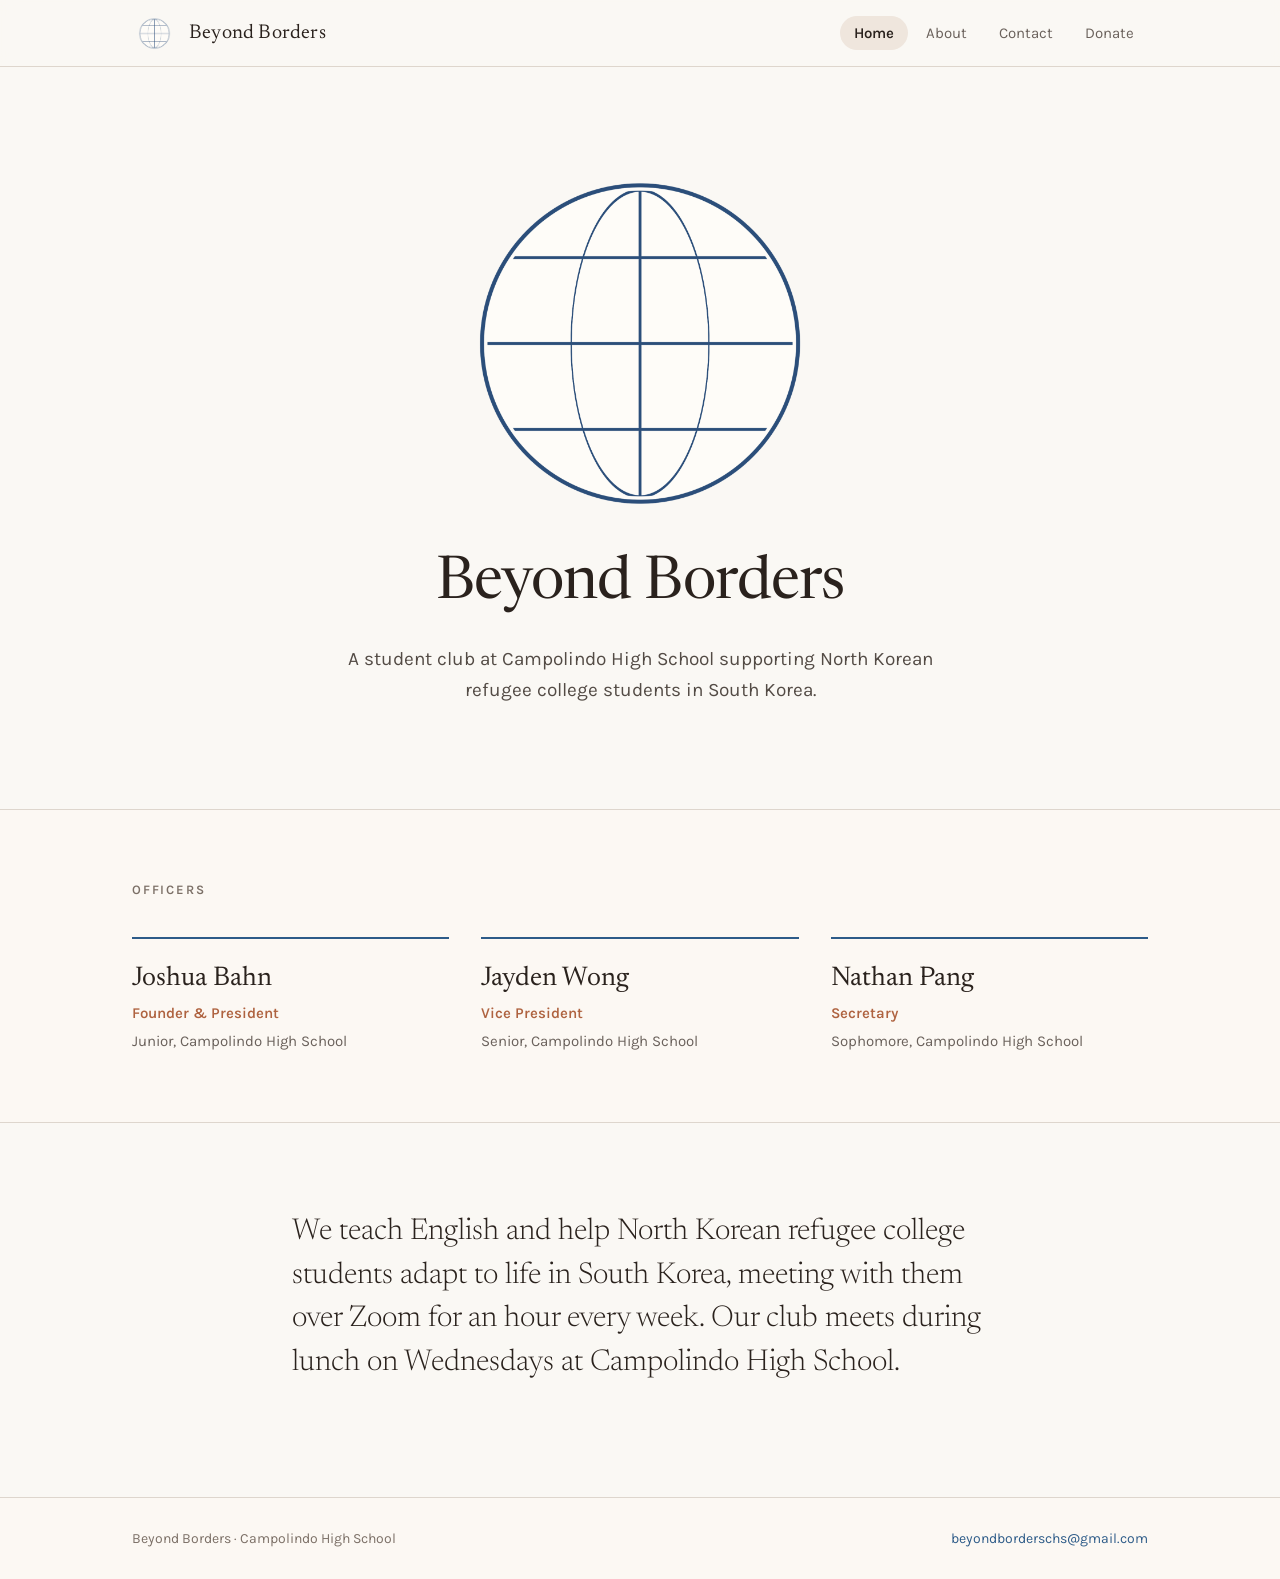
==== index.html @ 39578b85 "fix" ====
<!DOCTYPE html>
<html lang="en">
<head>
<meta charset="utf-8">
<meta name="viewport" content="width=device-width, initial-scale=1">
<title>Beyond Borders · Campolindo High School</title>
<meta name="description" content="A student club at Campolindo High School supporting North Korean refugee college students in South Korea.">
<link rel="canonical" href="/">
<link rel="icon" href="/assets/favicon.svg" type="image/svg+xml">
<link rel="apple-touch-icon" href="/assets/logo.png">

<meta property="og:type" content="website">
<meta property="og:title" content="Beyond Borders · Campolindo High School">
<meta property="og:description" content="A student club at Campolindo High School supporting North Korean refugee college students in South Korea.">
<meta property="og:image" content="/assets/logo.png">
<meta name="twitter:card" content="summary">

<link rel="preconnect" href="https://fonts.googleapis.com">
<link rel="preconnect" href="https://fonts.gstatic.com" crossorigin>
<link href="https://fonts.googleapis.com/css2?family=Newsreader:ital,opsz,wght@0,6..72,300;0,6..72,400;0,6..72,500;1,6..72,300&amp;family=Karla:wght@400;500;600&amp;display=swap" rel="stylesheet">
<link rel="stylesheet" href="/assets/styles.css">
</head>
<body>

<a class="skip" href="#main">Skip to content</a>

<header class="site-header">
  <div class="site-header__inner">
    <a class="brand" href="/">
      <img class="brand__mark" src="/assets/logo.png" alt="" width="1246" height="1262">
      <span class="brand__name">Beyond Borders</span>
    </a>
    <nav class="nav" aria-label="Primary">
      <a class="nav__link" href="/" aria-current="page">Home</a>
      <a class="nav__link" href="/about">About</a>
      <a class="nav__link" href="/contact">Contact</a>
      <a class="nav__link" href="/donate">Donate</a>
    </nav>
  </div>
</header>

<main id="main" class="page">

  <section class="hero">
    <img class="hero__mark" src="/assets/logo.png" alt="Beyond Borders club logo" width="1246" height="1262">
    <h1 class="hero__title">Beyond Borders</h1>
    <p class="hero__lede">A student club at Campolindo High School supporting North Korean refugee college students in South Korea.</p>
  </section>

  <section class="band band--tint">
    <div class="section">
      <h2 class="eyebrow">Officers</h2>
      <ul class="officers">
        <li class="officer">
          <div class="officer__name">Joshua Bahn</div>
          <div class="officer__role">Founder &amp; President</div>
          <div class="officer__year">Junior, Campolindo High School</div>
        </li>
        <li class="officer">
          <div class="officer__name">Jayden Wong</div>
          <div class="officer__role">Vice President</div>
          <div class="officer__year">Senior, Campolindo High School</div>
        </li>
        <li class="officer">
          <div class="officer__name">Nathan Pang</div>
          <div class="officer__role">Secretary</div>
          <div class="officer__year">Sophomore, Campolindo High School</div>
        </li>
      </ul>
    </div>
  </section>

  <section class="band">
    <div class="statement">
      <p>We teach English and help North Korean refugee college students adapt to life in South Korea, meeting with them over Zoom for an hour every week. Our club meets during lunch on Wednesdays at Campolindo High School.</p>
    </div>
  </section>

</main>

<footer class="site-footer">
  <div class="site-footer__inner">
    <span>Beyond Borders · Campolindo High School</span>
    <a href="mailto:beyondborderschs@gmail.com">beyondborderschs@gmail.com</a>
  </div>
</footer>

</body>
</html>
---- assets/styles.css ----
/* Beyond Borders CHS — shared styles */

:root {
  --bg:        #faf8f4;
  --surface:   oklch(0.98 0.008 70);
  --border:    oklch(0.88 0.015 70);
  --border-2:  oklch(0.82 0.02 70);
  --pill:      oklch(0.93 0.015 70);

  --ink:       oklch(0.26 0.015 60);
  --ink-2:     oklch(0.34 0.015 60);
  --ink-3:     oklch(0.42 0.015 60);
  --ink-4:     oklch(0.45 0.015 60);
  --ink-5:     oklch(0.5 0.015 60);
  --muted:     oklch(0.55 0.02 60);

  --blue:      oklch(0.46 0.09 250);
  --amber:     oklch(0.58 0.11 45);

  --serif: Newsreader, Georgia, serif;
  --sans:  Karla, system-ui, -apple-system, sans-serif;

  --wide: 1080px;
  --read: 760px;
  --gutter: 32px;
}

*, *::before, *::after { box-sizing: border-box; }

html { -webkit-text-size-adjust: 100%; }

body {
  margin: 0;
  min-height: 100vh;
  background: var(--bg);
  color: var(--ink);
  font-family: var(--sans);
  -webkit-font-smoothing: antialiased;
}

a { color: var(--blue); }
a:hover { color: var(--amber); }

img { max-width: 100%; }

@keyframes bbfade {
  from { opacity: 0; transform: translateY(8px); }
  to   { opacity: 1; transform: none; }
}

.page { animation: bbfade 0.4s ease both; }

@media (prefers-reduced-motion: reduce) {
  .page { animation: none; }
  * { transition: none !important; }
}

/* Skip link ------------------------------------------------------------- */

.skip {
  position: absolute;
  left: -9999px;
  top: 0;
  z-index: 100;
  padding: 10px 16px;
  background: var(--bg);
  border: 1px solid var(--border);
  border-radius: 4px;
  font-size: 14px;
}
.skip:focus { left: 12px; top: 12px; }

/* Header ---------------------------------------------------------------- */

.site-header {
  position: sticky;
  top: 0;
  z-index: 10;
  background: rgba(250, 248, 244, 0.92);
  backdrop-filter: blur(8px);
  -webkit-backdrop-filter: blur(8px);
  border-bottom: 1px solid var(--border);
}

.site-header__inner {
  max-width: var(--wide);
  margin: 0 auto;
  padding: 16px var(--gutter);
  display: flex;
  align-items: center;
  justify-content: space-between;
  gap: 24px;
}

.brand {
  display: flex;
  align-items: center;
  gap: 12px;
  text-decoration: none;
  color: inherit;
}
.brand:hover { color: inherit; }

.brand__mark {
  width: 45px;
  height: 33px;
  display: block;
  object-fit: contain;
}

.brand__name {
  font-family: var(--serif);
  font-size: 20px;
  letter-spacing: 0.01em;
  white-space: nowrap;
}

.nav {
  display: flex;
  gap: 4px;
  flex-wrap: wrap;
  justify-content: flex-end;
}

.nav__link {
  font: inherit;
  font-size: 15px;
  color: var(--ink-5);
  text-decoration: none;
  padding: 8px 14px;
  border-radius: 999px;
  background: transparent;
  transition: background 0.15s, color 0.15s;
}
.nav__link:hover { color: var(--ink); }

.nav__link[aria-current="page"] {
  background: var(--pill);
  color: var(--ink);
  font-weight: 600;
}

/* Layout ---------------------------------------------------------------- */

.wrap        { max-width: var(--wide); margin: 0 auto; padding: 0 var(--gutter); }
.wrap--read  { max-width: var(--read); margin: 0 auto; padding: 88px var(--gutter) 112px; }
.wrap--tall  { padding-bottom: 160px; }

.band        { border-top: 1px solid var(--border); }
.band--tint  { background: var(--surface); }

/* Home: hero ------------------------------------------------------------ */

.hero {
  max-width: var(--wide);
  margin: 0 auto;
  padding: 96px var(--gutter) 104px;
  display: flex;
  flex-direction: column;
  align-items: center;
  text-align: center;
  gap: 28px;
}

.hero__mark {
  width: 356px;
  max-width: 100%;
  height: auto;
  display: block;
  object-fit: contain;
}

.hero__title {
  margin: 0;
  font-family: var(--serif);
  font-weight: 400;
  font-size: clamp(40px, 8vw, 60px);
  line-height: 1.08;
  letter-spacing: -0.015em;
  max-width: 16ch;
  text-wrap: balance;
}

.hero__lede {
  margin: 0;
  font-size: 19px;
  line-height: 1.6;
  max-width: 56ch;
  color: var(--ink-3);
  text-wrap: pretty;
}

/* Home: officers -------------------------------------------------------- */

.section { padding: 72px var(--gutter); max-width: var(--wide); margin: 0 auto; }

.eyebrow {
  margin: 0 0 40px;
  font-family: var(--sans);
  font-size: 13px;
  font-weight: 600;
  letter-spacing: 0.14em;
  text-transform: uppercase;
  color: var(--muted);
}

.officers {
  display: grid;
  grid-template-columns: repeat(auto-fit, minmax(240px, 1fr));
  gap: 32px;
  list-style: none;
  margin: 0;
  padding: 0;
}

.officer {
  display: flex;
  flex-direction: column;
  gap: 10px;
  padding-top: 24px;
  border-top: 2px solid var(--blue);
}

.officer__name { font-family: var(--serif); font-size: 27px; line-height: 1.15; }
.officer__role { font-size: 15px; font-weight: 600; color: var(--amber); }
.officer__year { font-size: 15px; color: var(--ink-5); }

/* Home: statement ------------------------------------------------------- */

.statement {
  max-width: var(--read);
  margin: 0 auto;
  padding: 88px var(--gutter) 112px;
}

.statement p {
  margin: 0;
  font-family: var(--serif);
  font-weight: 300;
  font-size: clamp(24px, 4.4vw, 30px);
  line-height: 1.45;
  text-wrap: pretty;
}

/* Interior pages -------------------------------------------------------- */

.page-title {
  margin: 0 0 20px;
  font-family: var(--serif);
  font-weight: 400;
  font-size: clamp(38px, 7.5vw, 52px);
  letter-spacing: -0.015em;
}
.page-title--spaced { margin-bottom: 48px; }

.page-lede {
  margin: 0 0 56px;
  font-size: 18px;
  line-height: 1.6;
  color: var(--ink-4);
}

.prose {
  display: flex;
  flex-direction: column;
  gap: 28px;
  font-size: 18px;
  line-height: 1.68;
  color: var(--ink-2);
}
.prose p { margin: 0; text-wrap: pretty; }

.facts {
  margin: 64px 0 0;
  padding-top: 32px;
  border-top: 1px solid var(--border);
  display: grid;
  grid-template-columns: 140px 1fr;
  gap: 18px 24px;
  font-size: 16px;
}
.facts dt { color: var(--muted); }
.facts dd { margin: 0; }

/* Contact links --------------------------------------------------------- */

.channels { display: flex; flex-direction: column; }

.channel {
  display: flex;
  align-items: baseline;
  justify-content: space-between;
  gap: 24px;
  padding: 26px 4px;
  border-top: 1px solid var(--border);
  text-decoration: none;
  color: inherit;
  transition: background 0.15s;
}
.channel:last-child { border-bottom: 1px solid var(--border); }
.channel:hover { background: oklch(0.97 0.01 70); color: inherit; }

.channel__label {
  font-size: 13px;
  font-weight: 600;
  letter-spacing: 0.12em;
  text-transform: uppercase;
  color: var(--muted);
  flex: none;
}

.channel__value {
  font-family: var(--serif);
  font-size: clamp(18px, 4.2vw, 25px);
  text-align: right;
  overflow-wrap: anywhere;
}

/* Donate ---------------------------------------------------------------- */

.placeholder-card {
  border: 1px dashed var(--border-2);
  border-radius: 4px;
  padding: 56px 32px;
  text-align: center;
  background: var(--surface);
}

.placeholder-card__text {
  font-family: ui-monospace, SFMono-Regular, Menlo, monospace;
  font-size: 12px;
  letter-spacing: 0.1em;
  color: var(--muted);
}

.donate-cta {
  display: inline-block;
  padding: 14px 28px;
  border-radius: 999px;
  background: var(--blue);
  color: var(--bg);
  text-decoration: none;
  font-size: 16px;
  font-weight: 600;
  transition: background 0.15s;
}
.donate-cta:hover { background: var(--amber); color: var(--bg); }

/* Footer ---------------------------------------------------------------- */

.site-footer {
  border-top: 1px solid var(--border);
  background: var(--surface);
}

.site-footer__inner {
  max-width: var(--wide);
  margin: 0 auto;
  padding: 32px var(--gutter);
  display: flex;
  flex-wrap: wrap;
  gap: 16px 32px;
  justify-content: space-between;
  font-size: 14px;
  color: var(--muted);
}
.site-footer a { text-decoration: none; }

/* Focus ----------------------------------------------------------------- */

a:focus-visible {
  outline: 2px solid var(--blue);
  outline-offset: 3px;
  border-radius: 3px;
}

/* Small screens --------------------------------------------------------- */

@media (max-width: 720px) {
  :root { --gutter: 20px; }

  .site-header__inner { flex-direction: column; align-items: stretch; gap: 12px; }
  .nav { justify-content: center; }

  .hero        { padding: 56px var(--gutter) 64px; }
  .hero__mark  { width: 220px; }
  .hero__lede  { font-size: 17px; }

  .section     { padding: 56px var(--gutter); }
  .statement   { padding: 64px var(--gutter) 72px; }
  .wrap--read  { padding: 56px var(--gutter) 80px; }

  .facts { grid-template-columns: 1fr; gap: 4px 0; }
  .facts dt { margin-top: 14px; font-size: 13px; letter-spacing: 0.08em; text-transform: uppercase; }
  .facts dd:first-of-type { margin-top: 0; }

  .channel { flex-direction: column; align-items: flex-start; gap: 8px; }
  .channel__value { text-align: left; }
}
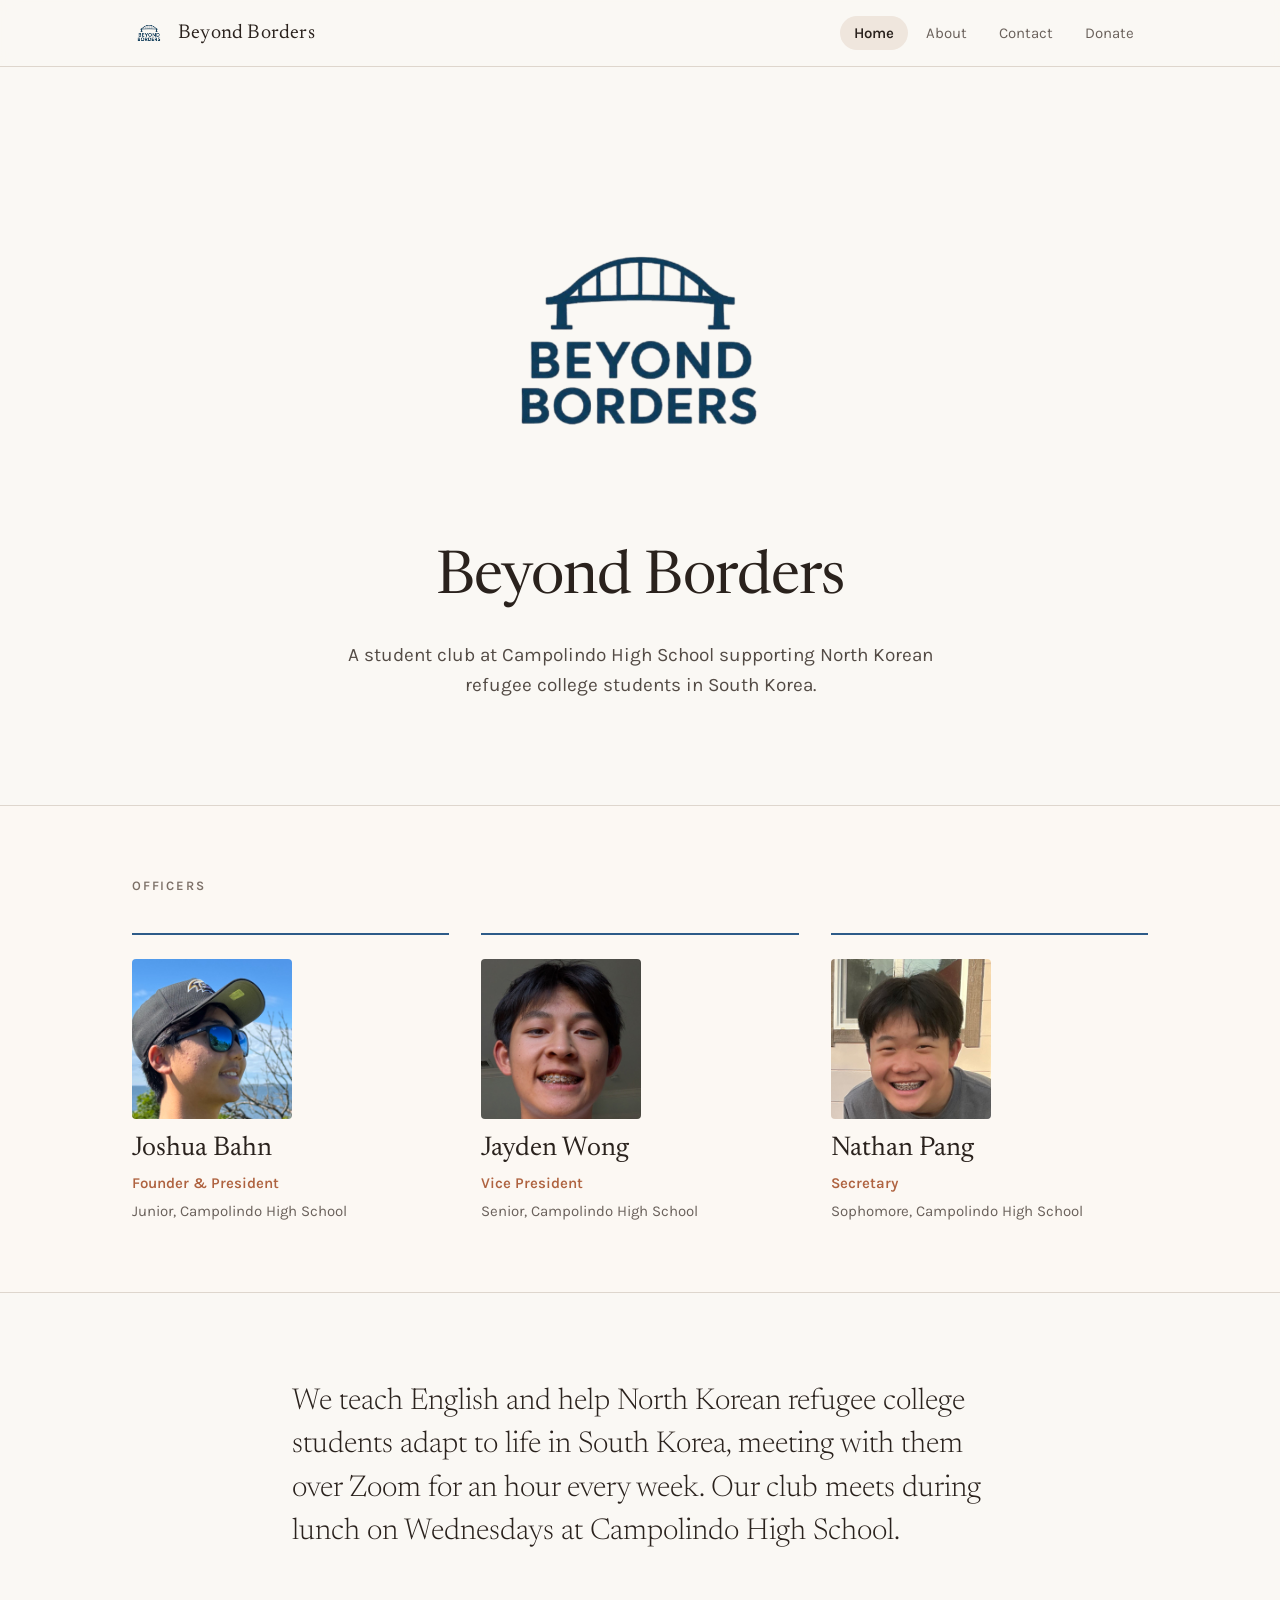
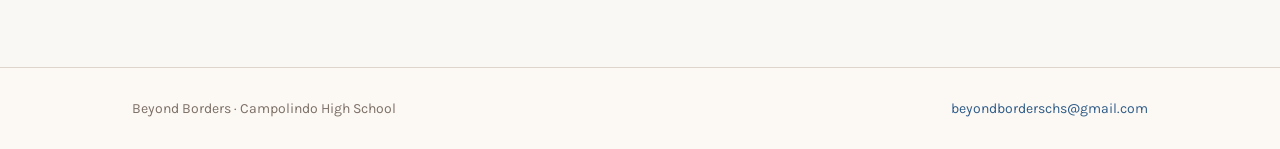
==== commit e1cbb8a9: "Edited Logos, Added Team Pics" ====
--- a/index.html
+++ b/index.html
@@ -27,7 +27,7 @@
 <header class="site-header">
   <div class="site-header__inner">
     <a class="brand" href="/">
-      <img class="brand__mark" src="/assets/logo.png" alt="" width="1246" height="1262">
+      <img class="brand__mark" src="/assets/logo.png" alt="" width="1048" height="1048">
       <span class="brand__name">Beyond Borders</span>
     </a>
     <nav class="nav" aria-label="Primary">
@@ -42,7 +42,7 @@
 <main id="main" class="page">
 
   <section class="hero">
-    <img class="hero__mark" src="/assets/logo.png" alt="Beyond Borders club logo" width="1246" height="1262">
+    <img class="hero__mark" src="/assets/logo.png" alt="Beyond Borders club logo" width="1048" height="1048">
     <h1 class="hero__title">Beyond Borders</h1>
     <p class="hero__lede">A student club at Campolindo High School supporting North Korean refugee college students in South Korea.</p>
   </section>
@@ -52,16 +52,19 @@
       <h2 class="eyebrow">Officers</h2>
       <ul class="officers">
         <li class="officer">
+          <img class="officer__photo" src="/assets/team/joshua-bahn.jpg" alt="Joshua Bahn" width="720" height="720" loading="lazy" decoding="async">
           <div class="officer__name">Joshua Bahn</div>
           <div class="officer__role">Founder &amp; President</div>
           <div class="officer__year">Junior, Campolindo High School</div>
         </li>
         <li class="officer">
+          <img class="officer__photo" src="/assets/team/jayden-wong.jpg" alt="Jayden Wong" width="720" height="720" loading="lazy" decoding="async">
           <div class="officer__name">Jayden Wong</div>
           <div class="officer__role">Vice President</div>
           <div class="officer__year">Senior, Campolindo High School</div>
         </li>
         <li class="officer">
+          <img class="officer__photo" src="/assets/team/nathan-pang.jpg" alt="Nathan Pang" width="720" height="720" loading="lazy" decoding="async">
           <div class="officer__name">Nathan Pang</div>
           <div class="officer__role">Secretary</div>
           <div class="officer__year">Sophomore, Campolindo High School</div>
--- a/assets/styles.css
+++ b/assets/styles.css
@@ -41,7 +41,7 @@
 a { color: var(--blue); }
 a:hover { color: var(--amber); }
 
-img { max-width: 100%; }
+img { max-width: 100%; height: auto; }
 
 @keyframes bbfade {
   from { opacity: 0; transform: translateY(8px); }
@@ -102,8 +102,8 @@
 .brand:hover { color: inherit; }
 
 .brand__mark {
-  width: 45px;
-  height: 33px;
+  width: 34px;
+  height: 34px;
   display: block;
   object-fit: contain;
 }
@@ -219,6 +219,16 @@
   gap: 10px;
   padding-top: 24px;
   border-top: 2px solid var(--blue);
+}
+
+.officer__photo {
+  width: 160px;
+  height: 160px;
+  display: block;
+  object-fit: cover;
+  border-radius: 4px;
+  background: var(--pill);
+  margin-bottom: 4px;
 }
 
 .officer__name { font-family: var(--serif); font-size: 27px; line-height: 1.15; }
